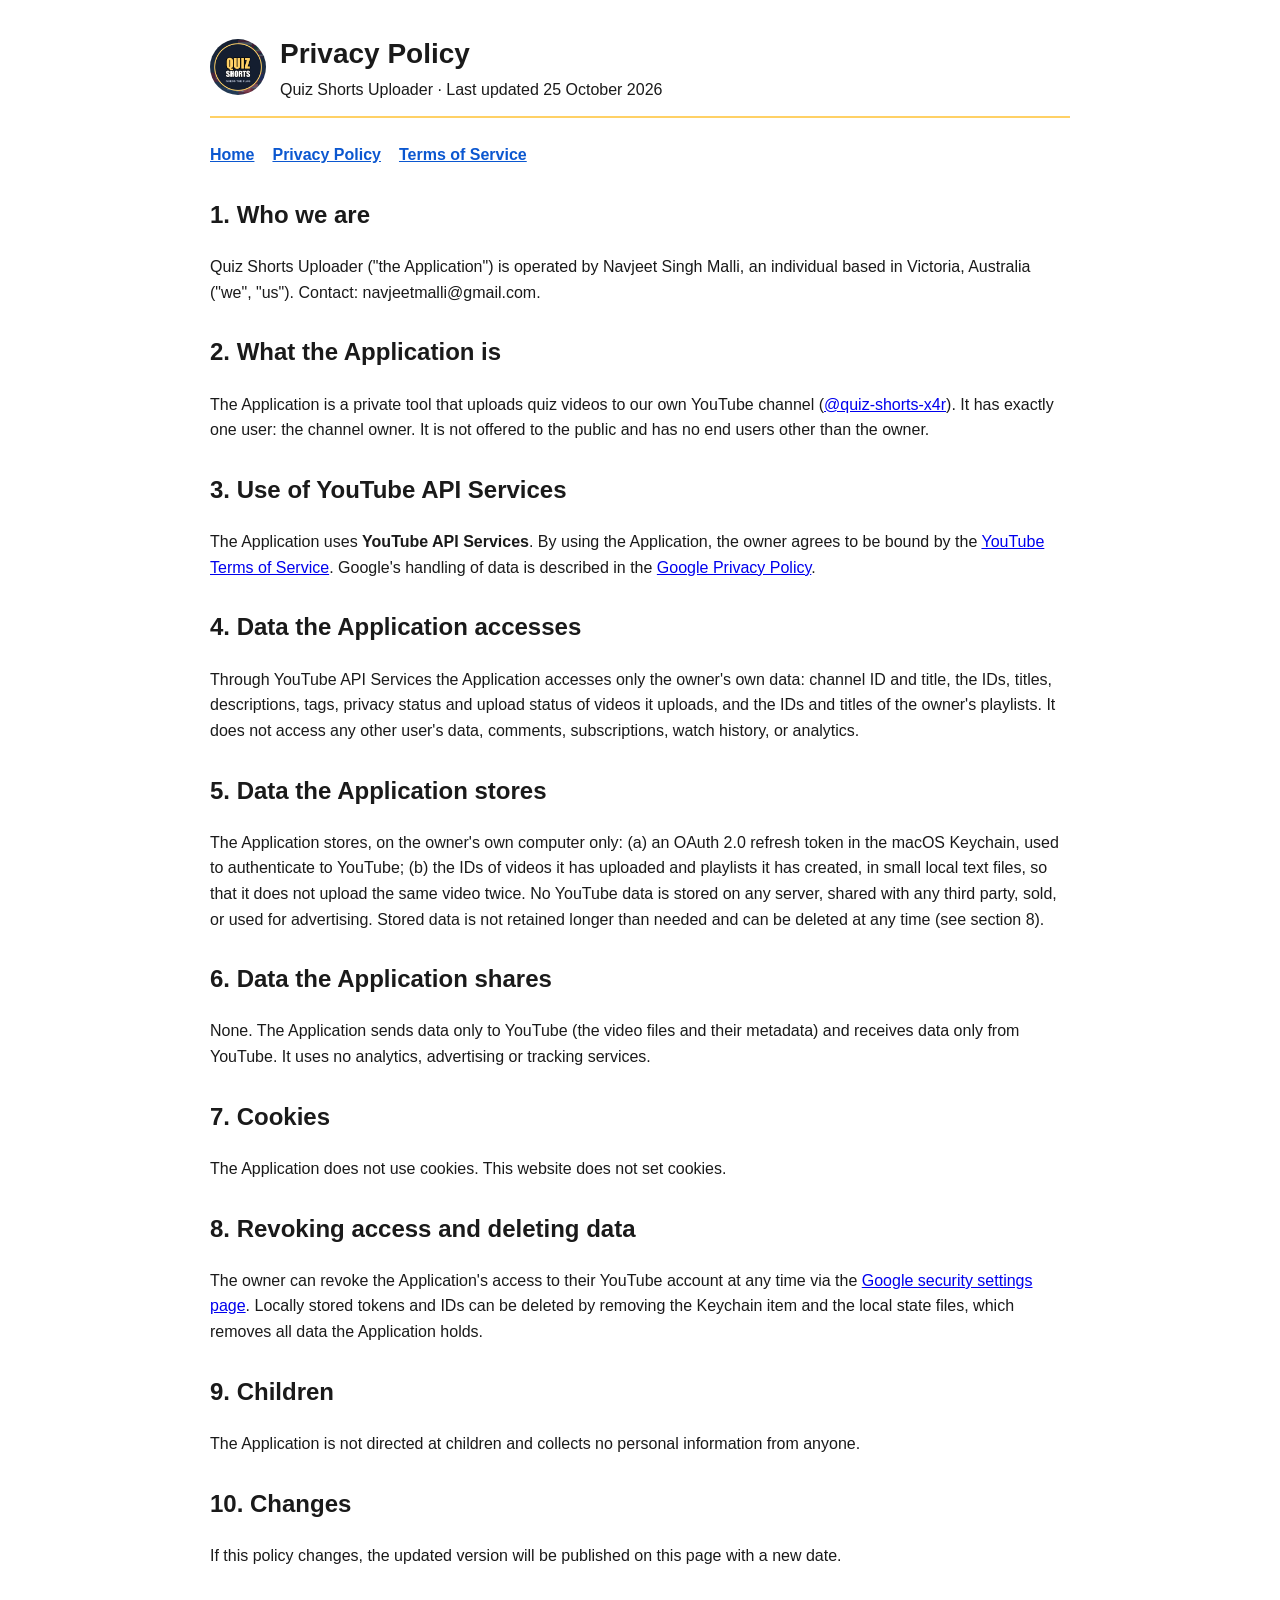
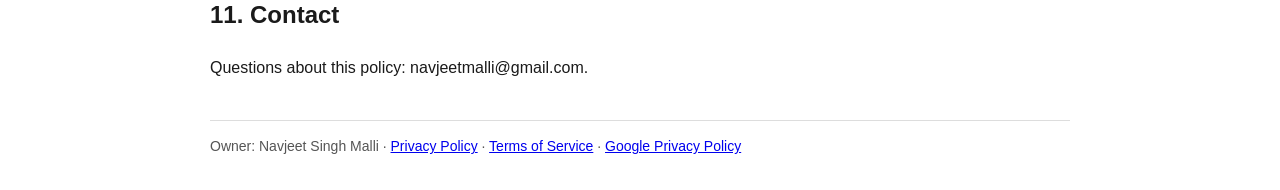
==== privacy.html @ 547f30a0 "Quiz Shorts Uploader policy site Co-Authored-By: Claude Fable 5.1 <noreply@anthropic.com>" ====
<!doctype html><html lang="en"><head><meta charset="utf-8"><meta name="viewport" content="width=device-width,initial-scale=1"><title>Privacy Policy - Quiz Shorts Uploader</title><link rel="stylesheet" href="style.css"></head><body>
<header><img src="avatar.png" alt="Quiz Shorts logo"><div><h1>Privacy Policy</h1><div>Quiz Shorts Uploader &middot; Last updated 25 October 2026</div></div></header>
<nav><a href="index.html">Home</a><a href="privacy.html">Privacy Policy</a><a href="terms.html">Terms of Service</a></nav>
<h2>1. Who we are</h2><p>Quiz Shorts Uploader ("the Application") is operated by Navjeet Singh Malli, an individual based in Victoria, Australia ("we", "us"). Contact: navjeetmalli@gmail.com.</p>
<h2>2. What the Application is</h2><p>The Application is a private tool that uploads quiz videos to our own YouTube channel (<a href="https://www.youtube.com/@quiz-shorts-x4r">@quiz-shorts-x4r</a>). It has exactly one user: the channel owner. It is not offered to the public and has no end users other than the owner.</p>
<h2>3. Use of YouTube API Services</h2><p>The Application uses <strong>YouTube API Services</strong>. By using the Application, the owner agrees to be bound by the <a href="https://www.youtube.com/t/terms">YouTube Terms of Service</a>. Google's handling of data is described in the <a href="https://policies.google.com/privacy">Google Privacy Policy</a>.</p>
<h2>4. Data the Application accesses</h2><p>Through YouTube API Services the Application accesses only the owner's own data: channel ID and title, the IDs, titles, descriptions, tags, privacy status and upload status of videos it uploads, and the IDs and titles of the owner's playlists. It does not access any other user's data, comments, subscriptions, watch history, or analytics.</p>
<h2>5. Data the Application stores</h2><p>The Application stores, on the owner's own computer only: (a) an OAuth 2.0 refresh token in the macOS Keychain, used to authenticate to YouTube; (b) the IDs of videos it has uploaded and playlists it has created, in small local text files, so that it does not upload the same video twice. No YouTube data is stored on any server, shared with any third party, sold, or used for advertising. Stored data is not retained longer than needed and can be deleted at any time (see section 8).</p>
<h2>6. Data the Application shares</h2><p>None. The Application sends data only to YouTube (the video files and their metadata) and receives data only from YouTube. It uses no analytics, advertising or tracking services.</p>
<h2>7. Cookies</h2><p>The Application does not use cookies. This website does not set cookies.</p>
<h2>8. Revoking access and deleting data</h2><p>The owner can revoke the Application's access to their YouTube account at any time via the <a href="https://security.google.com/settings/security/permissions">Google security settings page</a>. Locally stored tokens and IDs can be deleted by removing the Keychain item and the local state files, which removes all data the Application holds.</p>
<h2>9. Children</h2><p>The Application is not directed at children and collects no personal information from anyone.</p>
<h2>10. Changes</h2><p>If this policy changes, the updated version will be published on this page with a new date.</p>
<h2>11. Contact</h2><p>Questions about this policy: navjeetmalli@gmail.com.</p>
<footer>Owner: Navjeet Singh Malli &middot; <a href="privacy.html">Privacy Policy</a> &middot; <a href="terms.html">Terms of Service</a> &middot; <a href="https://policies.google.com/privacy">Google Privacy Policy</a></footer></body></html>
---- style.css ----
body{font-family:-apple-system,Helvetica,Arial,sans-serif;max-width:860px;margin:0 auto;padding:32px 20px;color:#1a1a1a;line-height:1.6}
header{display:flex;align-items:center;gap:14px;border-bottom:2px solid #ffd166;padding-bottom:14px;margin-bottom:24px}
header img{width:56px;height:56px;border-radius:50%}
h1{margin:0;font-size:28px} h2{margin-top:28px} nav a{margin-right:18px;color:#0b57d0;font-weight:600}
footer{margin-top:40px;border-top:1px solid #ddd;padding-top:14px;font-size:14px;color:#555}
.yt{display:inline-flex;align-items:center;gap:8px;background:#ff0000;color:#fff;padding:8px 14px;border-radius:8px;text-decoration:none;font-weight:700}
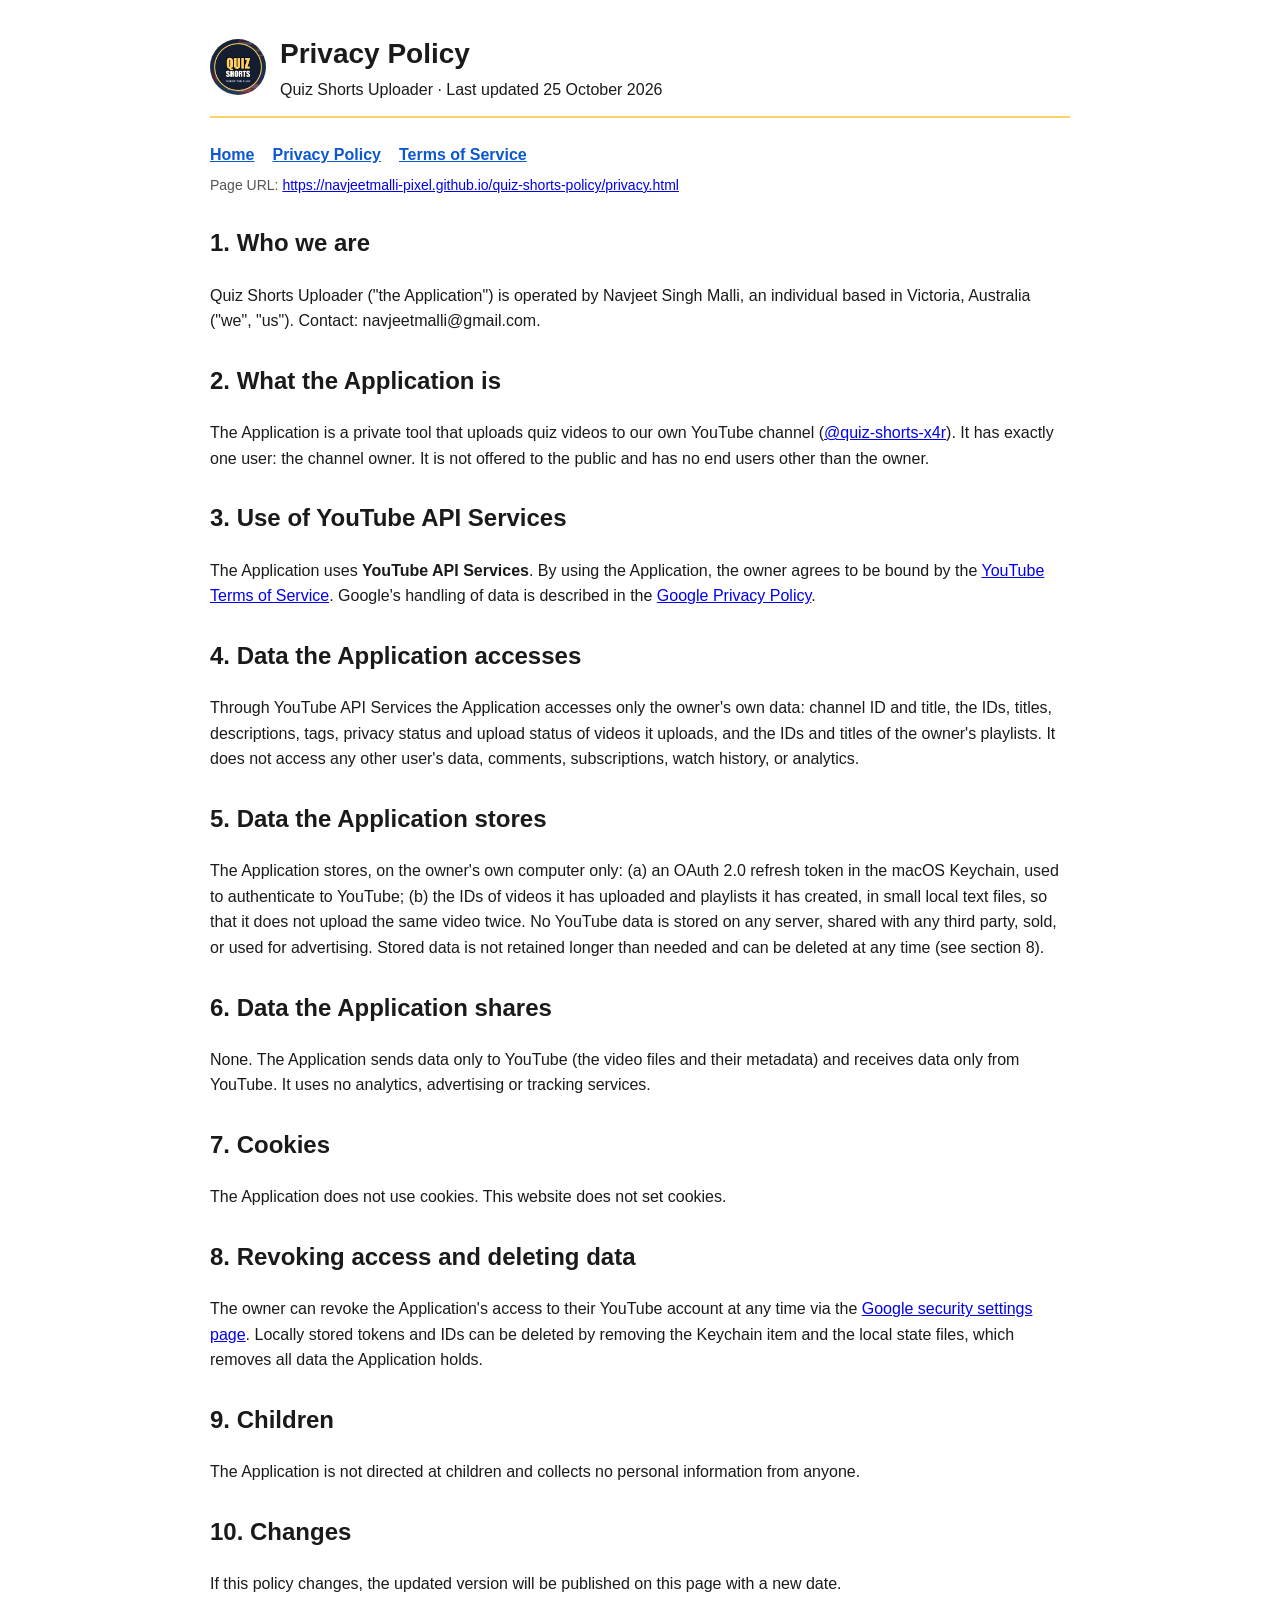
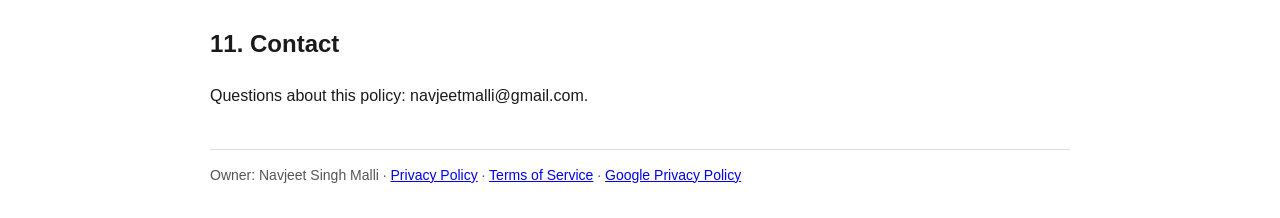
==== commit e295b84a: "Show page URLs Co-Authored-By: Claude Fable 5.1 <noreply@anthropic.com>" ====
--- a/privacy.html
+++ b/privacy.html
@@ -1,6 +1,6 @@
 <!doctype html><html lang="en"><head><meta charset="utf-8"><meta name="viewport" content="width=device-width,initial-scale=1"><title>Privacy Policy - Quiz Shorts Uploader</title><link rel="stylesheet" href="style.css"></head><body>
 <header><img src="avatar.png" alt="Quiz Shorts logo"><div><h1>Privacy Policy</h1><div>Quiz Shorts Uploader &middot; Last updated 25 October 2026</div></div></header>
-<nav><a href="index.html">Home</a><a href="privacy.html">Privacy Policy</a><a href="terms.html">Terms of Service</a></nav>
+<nav><a href="index.html">Home</a><a href="privacy.html">Privacy Policy</a><a href="terms.html">Terms of Service</a></nav><p style="font-size:14px;color:#555;margin:6px 0 18px">Page URL: <a href="https://navjeetmalli-pixel.github.io/quiz-shorts-policy/privacy.html">https://navjeetmalli-pixel.github.io/quiz-shorts-policy/privacy.html</a></p>
 <h2>1. Who we are</h2><p>Quiz Shorts Uploader ("the Application") is operated by Navjeet Singh Malli, an individual based in Victoria, Australia ("we", "us"). Contact: navjeetmalli@gmail.com.</p>
 <h2>2. What the Application is</h2><p>The Application is a private tool that uploads quiz videos to our own YouTube channel (<a href="https://www.youtube.com/@quiz-shorts-x4r">@quiz-shorts-x4r</a>). It has exactly one user: the channel owner. It is not offered to the public and has no end users other than the owner.</p>
 <h2>3. Use of YouTube API Services</h2><p>The Application uses <strong>YouTube API Services</strong>. By using the Application, the owner agrees to be bound by the <a href="https://www.youtube.com/t/terms">YouTube Terms of Service</a>. Google's handling of data is described in the <a href="https://policies.google.com/privacy">Google Privacy Policy</a>.</p>
